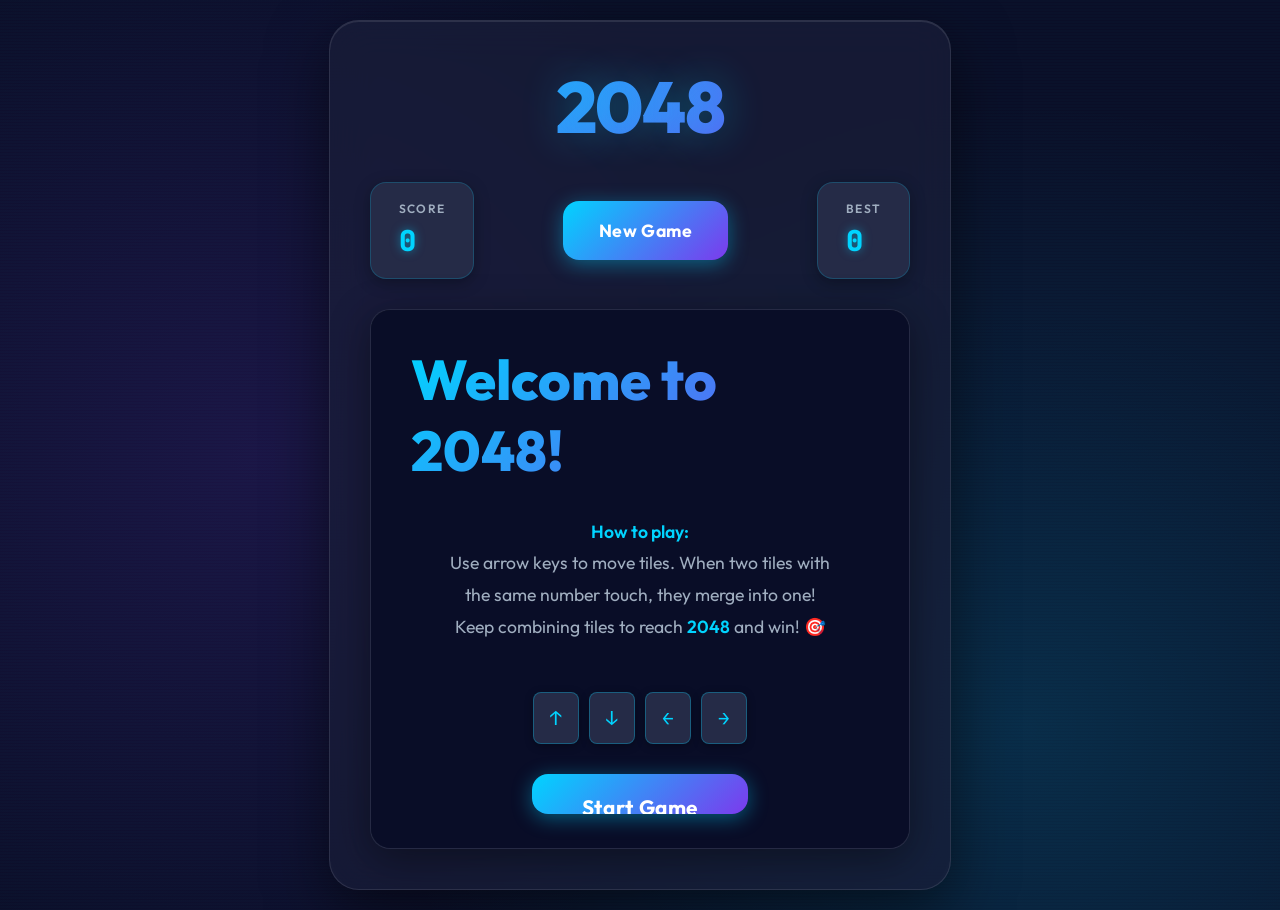
==== 2048/index.html @ ea370159 "Initial commit" ====
<!DOCTYPE html>
<html lang="en">
<head>
    <meta charset="UTF-8">
    <meta name="viewport" content="width=device-width, initial-scale=1.0">
    <title>2048 </title>
    <link rel="preconnect" href="https://fonts.googleapis.com">
    <link rel="preconnect" href="https://fonts.gstatic.com" crossorigin>
    <link href="https://fonts.googleapis.com/css2?family=Outfit:wght@300;400;600;800&family=JetBrains+Mono:wght@500;700&display=swap" rel="stylesheet">
    <link rel="stylesheet" href="style.css">
</head>
<body>
    <div class="container">
        <h1>2048</h1>
        <div class="header">
            <div class="score-container">
                <div class="score-label">Score</div>
                <div class="score" id="score">0</div>
            </div>
            <button class="new-game-btn" onclick="game.init()">
                <span style="position: relative; z-index: 1;">New Game</span>
            </button>
            <div class="score-container">
                <div class="score-label">Best</div>
                <div class="score" id="best">0</div>
            </div>
        </div>
        <div class="game-board" id="game-board">
            <div class="grid-container">
                <div class="grid-cell"></div>
                <div class="grid-cell"></div>
                <div class="grid-cell"></div>
                <div class="grid-cell"></div>
                <div class="grid-cell"></div>
                <div class="grid-cell"></div>
                <div class="grid-cell"></div>
                <div class="grid-cell"></div>
                <div class="grid-cell"></div>
                <div class="grid-cell"></div>
                <div class="grid-cell"></div>
                <div class="grid-cell"></div>
                <div class="grid-cell"></div>
                <div class="grid-cell"></div>
                <div class="grid-cell"></div>
                <div class="grid-cell"></div>
            </div>
            <div class="start-screen" id="start-screen">
                <h2>Welcome to 2048!</h2>
                <div class="instructions-content">
                    <p><strong>How to play:</strong></p>
                    <p>Use arrow keys to move tiles. When two tiles with the same number touch, they merge into one!</p>
                    <p>Keep combining tiles to reach <strong>2048</strong> and win! 🎯</p>
                </div>
                <div class="controls-hint">
                    <span class="key-icon">↑</span>
                    <span class="key-icon">↓</span>
                    <span class="key-icon">←</span>
                    <span class="key-icon">→</span>
                </div>
                <button class="start-btn" onclick="game.startGame()">
                    <span style="position: relative; z-index: 1;">Start Game</span>
                </button>
            </div>
            <div class="game-message" id="game-message">
                <h2 id="message-text">Game Over!</h2>
                <button class="new-game-btn" onclick="game.init()">
                    <span style="position: relative; z-index: 1;">Try Again</span>
                </button>
            </div>
        </div>
    </div>

    <script src="script.js"></script>
</body>
</html>
---- 2048/style.css ----
:root {
    --bg-primary: #0a0e27;
    --bg-secondary: #1a1f3a;
    --bg-tertiary: #252b47;
    --accent-primary: #00d4ff;
    --accent-secondary: #7c3aed;
    --accent-gradient: linear-gradient(135deg, #667eea 0%, #764ba2 100%);
    --text-primary: #ffffff;
    --text-secondary: #a0aec0;
    --glow: 0 0 20px rgba(0, 212, 255, 0.3);
    --shadow-strong: 0 20px 60px rgba(0, 0, 0, 0.5);
}

* {
    margin: 0;
    padding: 0;
    box-sizing: border-box;
}

body {
    font-family: 'Outfit', sans-serif;
    background: var(--bg-primary);
    background-image: 
        radial-gradient(circle at 20% 50%, rgba(124, 58, 237, 0.15) 0%, transparent 50%),
        radial-gradient(circle at 80% 80%, rgba(0, 212, 255, 0.15) 0%, transparent 50%);
    display: flex;
    justify-content: center;
    align-items: center;
    min-height: 100vh;
    padding: 20px;
    position: relative;
    overflow: hidden;
}

body::before {
    content: '';
    position: absolute;
    top: 0;
    left: 0;
    right: 0;
    bottom: 0;
    background: 
        repeating-linear-gradient(
            0deg,
            rgba(0, 212, 255, 0.03) 0px,
            transparent 1px,
            transparent 2px,
            rgba(0, 212, 255, 0.03) 3px
        );
    pointer-events: none;
    animation: scanlines 8s linear infinite;
}

@keyframes scanlines {
    0% { transform: translateY(0); }
    100% { transform: translateY(20px); }
}

.container {
    background: rgba(26, 31, 58, 0.7);
    backdrop-filter: blur(20px);
    padding: 40px;
    border-radius: 30px;
    box-shadow: var(--shadow-strong), inset 0 1px 0 rgba(255, 255, 255, 0.1);
    border: 1px solid rgba(255, 255, 255, 0.1);
    position: relative;
    z-index: 1;
    animation: fadeInUp 0.6s ease-out;
}

@keyframes fadeInUp {
    from {
        opacity: 0;
        transform: translateY(30px);
    }
    to {
        opacity: 1;
        transform: translateY(0);
    }
}

h1 {
    text-align: center;
    color: var(--text-primary);
    margin-bottom: 30px;
    font-size: 4.5em;
    font-weight: 800;
    letter-spacing: -0.02em;
    background: linear-gradient(135deg, #00d4ff 0%, #7c3aed 100%);
    -webkit-background-clip: text;
    -webkit-text-fill-color: transparent;
    background-clip: text;
    text-shadow: 0 0 40px rgba(0, 212, 255, 0.3);
    position: relative;
    animation: glow 3s ease-in-out infinite;
}

@keyframes glow {
    0%, 100% { filter: brightness(1); }
    50% { filter: brightness(1.2); }
}

.header {
    display: flex;
    justify-content: space-between;
    align-items: center;
    margin-bottom: 30px;
    gap: 20px;
    flex-wrap: wrap;
}

.score-container {
    background: var(--bg-tertiary);
    padding: 18px 28px;
    border-radius: 16px;
    border: 1px solid rgba(0, 212, 255, 0.2);
    box-shadow: 0 4px 16px rgba(0, 0, 0, 0.3);
    position: relative;
    overflow: hidden;
    transition: all 0.3s cubic-bezier(0.4, 0, 0.2, 1);
}

.score-container::before {
    content: '';
    position: absolute;
    top: 0;
    left: -100%;
    width: 100%;
    height: 100%;
    background: linear-gradient(90deg, transparent, rgba(0, 212, 255, 0.1), transparent);
    transition: left 0.5s;
}

.score-container:hover::before {
    left: 100%;
}

.score-container:hover {
    transform: translateY(-2px);
    box-shadow: 0 6px 20px rgba(0, 212, 255, 0.3);
}

.score-label {
    font-size: 0.75em;
    text-transform: uppercase;
    letter-spacing: 0.1em;
    margin-bottom: 6px;
    color: var(--text-secondary);
    font-weight: 600;
}

.score {
    font-size: 1.8em;
    font-weight: 800;
    font-family: 'JetBrains Mono', monospace;
    color: var(--accent-primary);
    text-shadow: 0 0 10px rgba(0, 212, 255, 0.5);
}

.new-game-btn {
    background: linear-gradient(135deg, #00d4ff 0%, #7c3aed 100%);
    color: white;
    border: none;
    padding: 18px 36px;
    border-radius: 16px;
    font-size: 1.1em;
    font-weight: 700;
    cursor: pointer;
    transition: all 0.3s cubic-bezier(0.4, 0, 0.2, 1);
    box-shadow: 0 4px 20px rgba(0, 212, 255, 0.4);
    position: relative;
    overflow: hidden;
    font-family: 'Outfit', sans-serif;
    letter-spacing: 0.03em;
}

.new-game-btn::before {
    content: '';
    position: absolute;
    top: 50%;
    left: 50%;
    width: 0;
    height: 0;
    border-radius: 50%;
    background: rgba(255, 255, 255, 0.3);
    transform: translate(-50%, -50%);
    transition: width 0.6s, height 0.6s;
}

.new-game-btn:hover::before {
    width: 300px;
    height: 300px;
}

.new-game-btn:hover {
    transform: translateY(-2px);
    box-shadow: 0 6px 30px rgba(0, 212, 255, 0.6);
}

.new-game-btn:active {
    transform: translateY(0);
}

.game-board {
    background: var(--bg-secondary);
    border-radius: 20px;
    padding: 20px;
    position: relative;
    width: 540px;
    height: 540px;
    box-shadow: inset 0 2px 10px rgba(0, 0, 0, 0.5), 0 10px 40px rgba(0, 0, 0, 0.4);
    border: 1px solid rgba(255, 255, 255, 0.05);
}

.grid-container {
    display: grid;
    grid-template-columns: repeat(4, 1fr);
    grid-template-rows: repeat(4, 1fr);
    gap: 16px;
    width: 100%;
    height: 100%;
}

.grid-cell {
    background: rgba(37, 43, 71, 0.6);
    border-radius: 12px;
    border: 1px solid rgba(255, 255, 255, 0.03);
    box-shadow: inset 0 1px 3px rgba(0, 0, 0, 0.3);
}

.tile {
    position: absolute;
    display: flex;
    justify-content: center;
    align-items: center;
    font-size: 2.2em;
    font-weight: 800;
    border-radius: 12px;
    transition: all 0.15s cubic-bezier(0.4, 0, 0.2, 1);
    width: 117px;
    height: 117px;
    font-family: 'JetBrains Mono', monospace;
    box-shadow: 0 4px 12px rgba(0, 0, 0, 0.3);
}

.tile-2 { 
    background: linear-gradient(135deg, #2d3748 0%, #1a202c 100%);
    color: #a0aec0;
    border: 1px solid rgba(160, 174, 192, 0.2);
}
.tile-4 { 
    background: linear-gradient(135deg, #4a5568 0%, #2d3748 100%);
    color: #cbd5e0;
    border: 1px solid rgba(203, 213, 224, 0.2);
}
.tile-8 { 
    background: linear-gradient(135deg, #f6ad55 0%, #ed8936 100%);
    color: #fff;
    box-shadow: 0 4px 20px rgba(246, 173, 85, 0.4);
}
.tile-16 { 
    background: linear-gradient(135deg, #fc8181 0%, #f56565 100%);
    color: #fff;
    box-shadow: 0 4px 20px rgba(252, 129, 129, 0.4);
}
.tile-32 { 
    background: linear-gradient(135deg, #f687b3 0%, #ed64a6 100%);
    color: #fff;
    box-shadow: 0 4px 20px rgba(246, 135, 179, 0.4);
}
.tile-64 { 
    background: linear-gradient(135deg, #9f7aea 0%, #805ad5 100%);
    color: #fff;
    box-shadow: 0 4px 20px rgba(159, 122, 234, 0.4);
}
.tile-128 { 
    background: linear-gradient(135deg, #00d4ff 0%, #0ea5e9 100%);
    color: #fff;
    font-size: 1.9em;
    box-shadow: 0 4px 20px rgba(0, 212, 255, 0.5);
}
.tile-256 { 
    background: linear-gradient(135deg, #38b2ac 0%, #319795 100%);
    color: #fff;
    font-size: 1.9em;
    box-shadow: 0 4px 20px rgba(56, 178, 172, 0.5);
}
.tile-512 { 
    background: linear-gradient(135deg, #48bb78 0%, #38a169 100%);
    color: #fff;
    font-size: 1.9em;
    box-shadow: 0 4px 20px rgba(72, 187, 120, 0.5);
}
.tile-1024 { 
    background: linear-gradient(135deg, #ecc94b 0%, #d69e2e 100%);
    color: #fff;
    font-size: 1.6em;
    box-shadow: 0 4px 20px rgba(236, 201, 75, 0.5);
}
.tile-2048 { 
    background: linear-gradient(135deg, #ffd700 0%, #ff8c00 100%);
    color: #fff;
    font-size: 1.6em;
    box-shadow: 0 6px 30px rgba(255, 215, 0, 0.7);
    animation: pulse 1.5s ease-in-out infinite;
}
.tile-super { 
    background: linear-gradient(135deg, #7c3aed 0%, #4c1d95 100%);
    color: #fff;
    font-size: 1.4em;
    box-shadow: 0 6px 30px rgba(124, 58, 237, 0.7);
    animation: pulse 1.5s ease-in-out infinite;
}

@keyframes pulse {
    0%, 100% { transform: scale(1); }
    50% { transform: scale(1.05); }
}

.tile-new {
    animation: appear 0.3s cubic-bezier(0.68, -0.55, 0.265, 1.55);
}

@keyframes appear {
    0% {
        transform: scale(0) rotate(180deg);
        opacity: 0;
    }
    100% {
        transform: scale(1) rotate(0deg);
        opacity: 1;
    }
}

.tile-merge {
    animation: merge 0.3s cubic-bezier(0.68, -0.55, 0.265, 1.55);
}

@keyframes merge {
    0% { transform: scale(1); }
    50% { transform: scale(1.2); }
    100% { transform: scale(1); }
}

.game-message {
    position: absolute;
    top: 0;
    left: 0;
    right: 0;
    bottom: 0;
    background: rgba(10, 14, 39, 0.95);
    backdrop-filter: blur(10px);
    border-radius: 20px;
    display: none;
    justify-content: center;
    align-items: center;
    flex-direction: column;
    z-index: 100;
    animation: fadeIn 0.3s ease-out;
}

@keyframes fadeIn {
    from { opacity: 0; }
    to { opacity: 1; }
}

.game-message.show {
    display: flex;
}

.game-message h2 {
    font-size: 4em;
    font-weight: 800;
    margin-bottom: 30px;
    background: linear-gradient(135deg, #00d4ff 0%, #7c3aed 100%);
    -webkit-background-clip: text;
    -webkit-text-fill-color: transparent;
    background-clip: text;
    animation: slideDown 0.5s cubic-bezier(0.68, -0.55, 0.265, 1.55);
}

@keyframes slideDown {
    from {
        transform: translateY(-50px);
        opacity: 0;
    }
    to {
        transform: translateY(0);
        opacity: 1;
    }
}

.start-screen {
    position: absolute;
    top: 0;
    left: 0;
    right: 0;
    bottom: 0;
    background: rgba(10, 14, 39, 0.98);
    backdrop-filter: blur(10px);
    border-radius: 20px;
    display: flex;
    justify-content: center;
    align-items: center;
    flex-direction: column;
    z-index: 100;
    padding: 40px;
    animation: fadeIn 0.3s ease-out;
}

.start-screen.hidden {
    display: none;
}

.start-screen h2 {
    font-size: 3.5em;
    font-weight: 800;
    margin-bottom: 30px;
    background: linear-gradient(135deg, #00d4ff 0%, #7c3aed 100%);
    -webkit-background-clip: text;
    -webkit-text-fill-color: transparent;
    background-clip: text;
    animation: slideDown 0.5s cubic-bezier(0.68, -0.55, 0.265, 1.55);
}

.instructions-content {
    text-align: center;
    color: var(--text-secondary);
    font-size: 1.1em;
    line-height: 1.8;
    max-width: 400px;
    margin-bottom: 30px;
}

.instructions-content strong {
    color: var(--accent-primary);
    font-weight: 600;
}

.controls-hint {
    display: flex;
    justify-content: center;
    gap: 10px;
    margin-top: 20px;
    margin-bottom: 30px;
}

.key-icon {
    background: var(--bg-tertiary);
    border: 1px solid rgba(0, 212, 255, 0.3);
    padding: 12px 16px;
    border-radius: 8px;
    font-family: 'JetBrains Mono', monospace;
    font-size: 1.2em;
    color: var(--accent-primary);
    box-shadow: 0 2px 8px rgba(0, 0, 0, 0.3);
}

.start-btn {
    background: linear-gradient(135deg, #00d4ff 0%, #7c3aed 100%);
    color: white;
    border: none;
    padding: 20px 50px;
    border-radius: 16px;
    font-size: 1.3em;
    font-weight: 700;
    cursor: pointer;
    transition: all 0.3s cubic-bezier(0.4, 0, 0.2, 1);
    box-shadow: 0 4px 20px rgba(0, 212, 255, 0.4);
    position: relative;
    overflow: hidden;
    font-family: 'Outfit', sans-serif;
    letter-spacing: 0.03em;
}

.start-btn::before {
    content: '';
    position: absolute;
    top: 50%;
    left: 50%;
    width: 0;
    height: 0;
    border-radius: 50%;
    background: rgba(255, 255, 255, 0.3);
    transform: translate(-50%, -50%);
    transition: width 0.6s, height 0.6s;
}

.start-btn:hover::before {
    width: 300px;
    height: 300px;
}

.start-btn:hover {
    transform: translateY(-2px) scale(1.05);
    box-shadow: 0 6px 30px rgba(0, 212, 255, 0.6);
}

.start-btn:active {
    transform: translateY(0) scale(1);
}

@media (max-width: 640px) {
    .container {
        padding: 20px;
    }

    h1 {
        font-size: 3em;
    }

    .game-board {
        width: 100%;
        height: auto;
        aspect-ratio: 1;
        padding: 12px;
    }

    .grid-container {
        gap: 10px;
    }

    .tile {
        width: calc((100% - 30px) / 4);
        height: calc((100% - 30px) / 4);
        font-size: 1.5em;
    }

    .score-container {
        padding: 12px 20px;
    }

    .new-game-btn {
        padding: 12px 24px;
        font-size: 1em;
    }
}
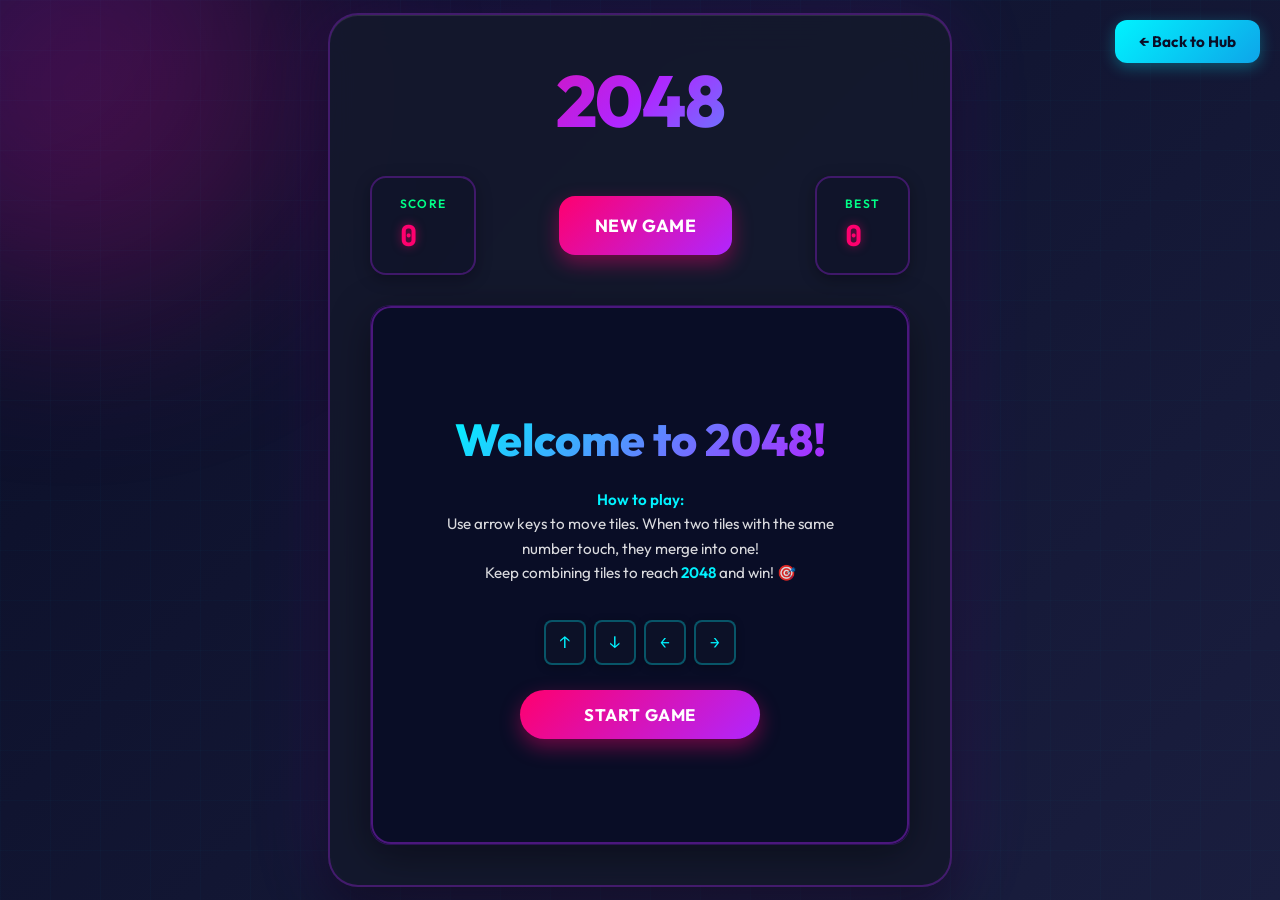
==== commit 967a8551: "Game Error Updated" ====
--- a/2048/index.html
+++ b/2048/index.html
@@ -1,15 +1,65 @@
 <!DOCTYPE html>
 <html lang="en">
+
 <head>
     <meta charset="UTF-8">
     <meta name="viewport" content="width=device-width, initial-scale=1.0">
-    <title>2048 </title>
+    <title>2048</title>
     <link rel="preconnect" href="https://fonts.googleapis.com">
     <link rel="preconnect" href="https://fonts.gstatic.com" crossorigin>
-    <link href="https://fonts.googleapis.com/css2?family=Outfit:wght@300;400;600;800&family=JetBrains+Mono:wght@500;700&display=swap" rel="stylesheet">
+    <link
+        href="https://fonts.googleapis.com/css2?family=Outfit:wght@300;400;600;800&family=JetBrains+Mono:wght@500;700&display=swap"
+        rel="stylesheet">
     <link rel="stylesheet" href="style.css">
+    <style>
+        /* Back to Hub Button */
+        .back-to-hub {
+            position: fixed;
+            top: 20px;
+            right: 20px;
+            background: linear-gradient(135deg, #00f3ff 0%, #0ea5e9 100%);
+            color: #0a0e27;
+            border: none;
+            padding: 12px 24px;
+            border-radius: 12px;
+            font-size: 0.95em;
+            font-weight: 700;
+            cursor: pointer;
+            transition: all 0.3s ease;
+            box-shadow: 0 4px 15px rgba(0, 243, 255, 0.3);
+            z-index: 1000;
+            font-family: 'Outfit', sans-serif;
+        }
+
+        .back-to-hub:hover {
+            transform: translateY(-2px);
+            box-shadow: 0 6px 20px rgba(0, 243, 255, 0.5);
+        }
+
+        .back-to-hub:active {
+            transform: translateY(0);
+        }
+
+        /* Ensure body doesn't overflow */
+        body {
+            overflow: hidden;
+            height: 100vh;
+        }
+
+        /* Make container fit screen */
+        .container {
+            max-height: 100vh;
+            overflow: hidden;
+        }
+    </style>
 </head>
+
 <body>
+    <!-- Back to Hub Button -->
+    <button class="back-to-hub" onclick="window.location.href='../home.html'">
+        ← Back to Hub
+    </button>
+
     <div class="container">
         <h1>2048</h1>
         <div class="header">
@@ -72,4 +122,5 @@
 
     <script src="script.js"></script>
 </body>
+
 </html>
--- a/2048/style.css
+++ b/2048/style.css
@@ -1,14 +1,12 @@
 :root {
-    --bg-primary: #0a0e27;
-    --bg-secondary: #1a1f3a;
-    --bg-tertiary: #252b47;
-    --accent-primary: #00d4ff;
-    --accent-secondary: #7c3aed;
-    --accent-gradient: linear-gradient(135deg, #667eea 0%, #764ba2 100%);
-    --text-primary: #ffffff;
-    --text-secondary: #a0aec0;
-    --glow: 0 0 20px rgba(0, 212, 255, 0.3);
-    --shadow-strong: 0 20px 60px rgba(0, 0, 0, 0.5);
+    --neon-cyan: #00f3ff;
+    --neon-pink: #ff006e;
+    --neon-purple: #b026ff;
+    --neon-green: #00ff87;
+    --dark-bg: #0a0e27;
+    --darker-bg: #050814;
+    --card-bg: rgba(20, 25, 45, 0.9);
+    --cell-bg: rgba(15, 20, 40, 0.6);
 }
 
 * {
@@ -18,11 +16,8 @@
 }
 
 body {
-    font-family: 'Outfit', sans-serif;
-    background: var(--bg-primary);
-    background-image: 
-        radial-gradient(circle at 20% 50%, rgba(124, 58, 237, 0.15) 0%, transparent 50%),
-        radial-gradient(circle at 80% 80%, rgba(0, 212, 255, 0.15) 0%, transparent 50%);
+    font-family: 'Outfit', 'Poppins', sans-serif;
+    background: linear-gradient(135deg, #0a0e27 0%, #1a1e3f 100%);
     display: flex;
     justify-content: center;
     align-items: center;
@@ -30,68 +25,81 @@
     padding: 20px;
     position: relative;
     overflow: hidden;
-}
-
+    color: #fff;
+}
+
+/* Background Effects */
 body::before {
     content: '';
-    position: absolute;
-    top: 0;
-    left: 0;
-    right: 0;
-    bottom: 0;
-    background: 
-        repeating-linear-gradient(
-            0deg,
-            rgba(0, 212, 255, 0.03) 0px,
-            transparent 1px,
-            transparent 2px,
-            rgba(0, 212, 255, 0.03) 3px
-        );
+    position: fixed;
+    inset: 0;
+    background:
+        linear-gradient(rgba(0, 243, 255, 0.02) 1px, transparent 1px),
+        linear-gradient(90deg, rgba(0, 243, 255, 0.02) 1px, transparent 1px);
+    background-size: 50px 50px;
+    animation: gridMove 20s linear infinite;
+    z-index: 0;
     pointer-events: none;
-    animation: scanlines 8s linear infinite;
-}
-
-@keyframes scanlines {
-    0% { transform: translateY(0); }
-    100% { transform: translateY(20px); }
+}
+
+@keyframes gridMove {
+    from { transform: perspective(500px) rotateX(60deg) translateY(0); }
+    to { transform: perspective(500px) rotateX(60deg) translateY(50px); }
+}
+
+/* Floating Orbs */
+body::after {
+    content: '';
+    position: fixed;
+    width: 450px;
+    height: 450px;
+    background: linear-gradient(135deg, #b026ff, #ff006e);
+    border-radius: 50%;
+    filter: blur(100px);
+    opacity: 0.25;
+    top: -150px;
+    left: -150px;
+    animation: float1 15s ease-in-out infinite;
+    z-index: 0;
+    pointer-events: none;
+}
+
+@keyframes float1 {
+    0%, 100% { transform: translate(0, 0) scale(1); }
+    33% { transform: translate(50px, -50px) scale(1.1); }
+    66% { transform: translate(-40px, 40px) scale(0.9); }
 }
 
 .container {
-    background: rgba(26, 31, 58, 0.7);
+    position: relative;
+    z-index: 1;
+    background: var(--card-bg);
     backdrop-filter: blur(20px);
     padding: 40px;
     border-radius: 30px;
-    box-shadow: var(--shadow-strong), inset 0 1px 0 rgba(255, 255, 255, 0.1);
-    border: 1px solid rgba(255, 255, 255, 0.1);
-    position: relative;
-    z-index: 1;
+    box-shadow: 
+        0 25px 50px rgba(0, 0, 0, 0.4),
+        0 0 80px rgba(176, 38, 255, 0.15),
+        inset 0 1px 0 rgba(255, 255, 255, 0.1);
+    border: 2px solid rgba(176, 38, 255, 0.3);
     animation: fadeInUp 0.6s ease-out;
 }
 
 @keyframes fadeInUp {
-    from {
-        opacity: 0;
-        transform: translateY(30px);
-    }
-    to {
-        opacity: 1;
-        transform: translateY(0);
-    }
+    from { opacity: 0; transform: translateY(30px); }
+    to { opacity: 1; transform: translateY(0); }
 }
 
 h1 {
     text-align: center;
-    color: var(--text-primary);
     margin-bottom: 30px;
     font-size: 4.5em;
     font-weight: 800;
-    letter-spacing: -0.02em;
-    background: linear-gradient(135deg, #00d4ff 0%, #7c3aed 100%);
+    background: linear-gradient(135deg, #ff006e 0%, #b026ff 50%, #00f3ff 100%);
     -webkit-background-clip: text;
     -webkit-text-fill-color: transparent;
     background-clip: text;
-    text-shadow: 0 0 40px rgba(0, 212, 255, 0.3);
-    position: relative;
+    letter-spacing: -0.02em;
     animation: glow 3s ease-in-out infinite;
 }
 
@@ -110,34 +118,18 @@
 }
 
 .score-container {
-    background: var(--bg-tertiary);
+    background: var(--cell-bg);
     padding: 18px 28px;
     border-radius: 16px;
-    border: 1px solid rgba(0, 212, 255, 0.2);
+    border: 2px solid rgba(176, 38, 255, 0.3);
     box-shadow: 0 4px 16px rgba(0, 0, 0, 0.3);
-    position: relative;
-    overflow: hidden;
-    transition: all 0.3s cubic-bezier(0.4, 0, 0.2, 1);
-}
-
-.score-container::before {
-    content: '';
-    position: absolute;
-    top: 0;
-    left: -100%;
-    width: 100%;
-    height: 100%;
-    background: linear-gradient(90deg, transparent, rgba(0, 212, 255, 0.1), transparent);
-    transition: left 0.5s;
-}
-
-.score-container:hover::before {
-    left: 100%;
+    transition: all 0.3s ease;
 }
 
 .score-container:hover {
     transform: translateY(-2px);
-    box-shadow: 0 6px 20px rgba(0, 212, 255, 0.3);
+    box-shadow: 0 6px 20px rgba(176, 38, 255, 0.4);
+    border-color: rgba(255, 0, 110, 0.5);
 }
 
 .score-label {
@@ -145,7 +137,7 @@
     text-transform: uppercase;
     letter-spacing: 0.1em;
     margin-bottom: 6px;
-    color: var(--text-secondary);
+    color: var(--neon-green);
     font-weight: 600;
 }
 
@@ -153,12 +145,13 @@
     font-size: 1.8em;
     font-weight: 800;
     font-family: 'JetBrains Mono', monospace;
-    color: var(--accent-primary);
-    text-shadow: 0 0 10px rgba(0, 212, 255, 0.5);
+    color: var(--neon-pink);
+    text-shadow: 0 0 10px rgba(255, 0, 110, 0.5);
+    transition: transform 0.2s;
 }
 
 .new-game-btn {
-    background: linear-gradient(135deg, #00d4ff 0%, #7c3aed 100%);
+    background: linear-gradient(135deg, #ff006e 0%, #b026ff 100%);
     color: white;
     border: none;
     padding: 18px 36px;
@@ -166,12 +159,13 @@
     font-size: 1.1em;
     font-weight: 700;
     cursor: pointer;
-    transition: all 0.3s cubic-bezier(0.4, 0, 0.2, 1);
-    box-shadow: 0 4px 20px rgba(0, 212, 255, 0.4);
+    transition: all 0.3s ease;
+    box-shadow: 0 8px 20px rgba(255, 0, 110, 0.4);
     position: relative;
     overflow: hidden;
     font-family: 'Outfit', sans-serif;
     letter-spacing: 0.03em;
+    text-transform: uppercase;
 }
 
 .new-game-btn::before {
@@ -194,7 +188,7 @@
 
 .new-game-btn:hover {
     transform: translateY(-2px);
-    box-shadow: 0 6px 30px rgba(0, 212, 255, 0.6);
+    box-shadow: 0 12px 30px rgba(255, 0, 110, 0.6);
 }
 
 .new-game-btn:active {
@@ -202,14 +196,16 @@
 }
 
 .game-board {
-    background: var(--bg-secondary);
+    background: rgba(10, 14, 39, 0.8);
     border-radius: 20px;
     padding: 20px;
     position: relative;
     width: 540px;
     height: 540px;
-    box-shadow: inset 0 2px 10px rgba(0, 0, 0, 0.5), 0 10px 40px rgba(0, 0, 0, 0.4);
-    border: 1px solid rgba(255, 255, 255, 0.05);
+    box-shadow: 
+        inset 0 2px 10px rgba(0, 0, 0, 0.5), 
+        0 10px 40px rgba(0, 0, 0, 0.4);
+    border: 1px solid rgba(176, 38, 255, 0.2);
 }
 
 .grid-container {
@@ -222,9 +218,9 @@
 }
 
 .grid-cell {
-    background: rgba(37, 43, 71, 0.6);
+    background: var(--cell-bg);
     border-radius: 12px;
-    border: 1px solid rgba(255, 255, 255, 0.03);
+    border: 1px solid rgba(176, 38, 255, 0.15);
     box-shadow: inset 0 1px 3px rgba(0, 0, 0, 0.3);
 }
 
@@ -236,79 +232,90 @@
     font-size: 2.2em;
     font-weight: 800;
     border-radius: 12px;
-    transition: all 0.15s cubic-bezier(0.4, 0, 0.2, 1);
+    transition: all 0.15s ease;
     width: 117px;
     height: 117px;
     font-family: 'JetBrains Mono', monospace;
     box-shadow: 0 4px 12px rgba(0, 0, 0, 0.3);
 }
 
-.tile-2 { 
-    background: linear-gradient(135deg, #2d3748 0%, #1a202c 100%);
-    color: #a0aec0;
-    border: 1px solid rgba(160, 174, 192, 0.2);
-}
-.tile-4 { 
+.tile-2 {
     background: linear-gradient(135deg, #4a5568 0%, #2d3748 100%);
     color: #cbd5e0;
     border: 1px solid rgba(203, 213, 224, 0.2);
 }
-.tile-8 { 
+
+.tile-4 {
+    background: linear-gradient(135deg, #5a6a88 0%, #4a5568 100%);
+    color: #e2e8f0;
+    border: 1px solid rgba(226, 232, 240, 0.2);
+}
+
+.tile-8 {
     background: linear-gradient(135deg, #f6ad55 0%, #ed8936 100%);
     color: #fff;
     box-shadow: 0 4px 20px rgba(246, 173, 85, 0.4);
 }
-.tile-16 { 
+
+.tile-16 {
     background: linear-gradient(135deg, #fc8181 0%, #f56565 100%);
     color: #fff;
     box-shadow: 0 4px 20px rgba(252, 129, 129, 0.4);
 }
-.tile-32 { 
+
+.tile-32 {
     background: linear-gradient(135deg, #f687b3 0%, #ed64a6 100%);
     color: #fff;
     box-shadow: 0 4px 20px rgba(246, 135, 179, 0.4);
 }
-.tile-64 { 
-    background: linear-gradient(135deg, #9f7aea 0%, #805ad5 100%);
-    color: #fff;
-    box-shadow: 0 4px 20px rgba(159, 122, 234, 0.4);
-}
-.tile-128 { 
-    background: linear-gradient(135deg, #00d4ff 0%, #0ea5e9 100%);
+
+.tile-64 {
+    background: linear-gradient(135deg, #b026ff 0%, #9f7aea 100%);
+    color: #fff;
+    box-shadow: 0 4px 20px rgba(176, 38, 255, 0.5);
+}
+
+.tile-128 {
+    background: linear-gradient(135deg, #00f3ff 0%, #0ea5e9 100%);
     color: #fff;
     font-size: 1.9em;
-    box-shadow: 0 4px 20px rgba(0, 212, 255, 0.5);
-}
-.tile-256 { 
-    background: linear-gradient(135deg, #38b2ac 0%, #319795 100%);
+    box-shadow: 0 4px 20px rgba(0, 243, 255, 0.5);
+}
+
+.tile-256 {
+    background: linear-gradient(135deg, #00ff87 0%, #38b2ac 100%);
     color: #fff;
     font-size: 1.9em;
-    box-shadow: 0 4px 20px rgba(56, 178, 172, 0.5);
-}
-.tile-512 { 
+    box-shadow: 0 4px 20px rgba(0, 255, 135, 0.5);
+}
+
+.tile-512 {
     background: linear-gradient(135deg, #48bb78 0%, #38a169 100%);
     color: #fff;
     font-size: 1.9em;
     box-shadow: 0 4px 20px rgba(72, 187, 120, 0.5);
 }
-.tile-1024 { 
-    background: linear-gradient(135deg, #ecc94b 0%, #d69e2e 100%);
+
+.tile-1024 {
+    background: linear-gradient(135deg, #ffd700 0%, #ecc94b 100%);
     color: #fff;
     font-size: 1.6em;
-    box-shadow: 0 4px 20px rgba(236, 201, 75, 0.5);
-}
-.tile-2048 { 
-    background: linear-gradient(135deg, #ffd700 0%, #ff8c00 100%);
+    box-shadow: 0 4px 20px rgba(255, 215, 0, 0.5);
+}
+
+.tile-2048 {
+    background: linear-gradient(135deg, #ff006e 0%, #b026ff 100%);
     color: #fff;
     font-size: 1.6em;
-    box-shadow: 0 6px 30px rgba(255, 215, 0, 0.7);
+    box-shadow: 0 6px 30px rgba(255, 0, 110, 0.7);
     animation: pulse 1.5s ease-in-out infinite;
 }
-.tile-super { 
-    background: linear-gradient(135deg, #7c3aed 0%, #4c1d95 100%);
+
+.tile-super {
+    background: linear-gradient(135deg, #00f3ff 0%, #b026ff 100%);
     color: #fff;
     font-size: 1.4em;
-    box-shadow: 0 6px 30px rgba(124, 58, 237, 0.7);
+    box-shadow: 0 6px 30px rgba(0, 243, 255, 0.7);
     animation: pulse 1.5s ease-in-out infinite;
 }
 
@@ -322,24 +329,8 @@
 }
 
 @keyframes appear {
-    0% {
-        transform: scale(0) rotate(180deg);
-        opacity: 0;
-    }
-    100% {
-        transform: scale(1) rotate(0deg);
-        opacity: 1;
-    }
-}
-
-.tile-merge {
-    animation: merge 0.3s cubic-bezier(0.68, -0.55, 0.265, 1.55);
-}
-
-@keyframes merge {
-    0% { transform: scale(1); }
-    50% { transform: scale(1.2); }
-    100% { transform: scale(1); }
+    0% { transform: scale(0) rotate(180deg); opacity: 0; }
+    100% { transform: scale(1) rotate(0deg); opacity: 1; }
 }
 
 .game-message {
@@ -348,7 +339,7 @@
     left: 0;
     right: 0;
     bottom: 0;
-    background: rgba(10, 14, 39, 0.95);
+    background: rgba(10, 14, 39, 0.98);
     backdrop-filter: blur(10px);
     border-radius: 20px;
     display: none;
@@ -356,23 +347,24 @@
     align-items: center;
     flex-direction: column;
     z-index: 100;
+    border: 2px solid rgba(176, 38, 255, 0.4);
+}
+
+.game-message.show {
+    display: flex;
     animation: fadeIn 0.3s ease-out;
 }
 
 @keyframes fadeIn {
     from { opacity: 0; }
     to { opacity: 1; }
-}
-
-.game-message.show {
-    display: flex;
 }
 
 .game-message h2 {
     font-size: 4em;
     font-weight: 800;
     margin-bottom: 30px;
-    background: linear-gradient(135deg, #00d4ff 0%, #7c3aed 100%);
+    background: linear-gradient(135deg, #ff006e 0%, #b026ff 100%);
     -webkit-background-clip: text;
     -webkit-text-fill-color: transparent;
     background-clip: text;
@@ -380,16 +372,11 @@
 }
 
 @keyframes slideDown {
-    from {
-        transform: translateY(-50px);
-        opacity: 0;
-    }
-    to {
-        transform: translateY(0);
-        opacity: 1;
-    }
-}
-
+    from { transform: translateY(-50px); opacity: 0; }
+    to { transform: translateY(0); opacity: 1; }
+}
+
+/* IMPROVED START SCREEN */
 .start-screen {
     position: absolute;
     top: 0;
@@ -404,8 +391,9 @@
     align-items: center;
     flex-direction: column;
     z-index: 100;
-    padding: 40px;
-    animation: fadeIn 0.3s ease-out;
+    padding: 30px;
+    border: 2px solid rgba(176, 38, 255, 0.4);
+    overflow-y: auto;
 }
 
 .start-screen.hidden {
@@ -413,64 +401,69 @@
 }
 
 .start-screen h2 {
-    font-size: 3.5em;
+    font-size: 2.8em;
     font-weight: 800;
-    margin-bottom: 30px;
-    background: linear-gradient(135deg, #00d4ff 0%, #7c3aed 100%);
+    margin-bottom: 20px;
+    background: linear-gradient(135deg, #00f3ff 0%, #b026ff 100%);
     -webkit-background-clip: text;
     -webkit-text-fill-color: transparent;
     background-clip: text;
     animation: slideDown 0.5s cubic-bezier(0.68, -0.55, 0.265, 1.55);
+    text-align: center;
 }
 
 .instructions-content {
     text-align: center;
-    color: var(--text-secondary);
-    font-size: 1.1em;
-    line-height: 1.8;
-    max-width: 400px;
-    margin-bottom: 30px;
+    color: rgba(255, 255, 255, 0.85);
+    font-size: 0.95em;
+    line-height: 1.6;
+    max-width: 420px;
+    margin-bottom: 20px;
 }
 
 .instructions-content strong {
-    color: var(--accent-primary);
+    color: var(--neon-cyan);
     font-weight: 600;
 }
 
 .controls-hint {
     display: flex;
     justify-content: center;
-    gap: 10px;
-    margin-top: 20px;
-    margin-bottom: 30px;
+    gap: 8px;
+    margin-top: 15px;
+    margin-bottom: 25px;
 }
 
 .key-icon {
-    background: var(--bg-tertiary);
-    border: 1px solid rgba(0, 212, 255, 0.3);
-    padding: 12px 16px;
+    background: var(--cell-bg);
+    border: 2px solid rgba(0, 243, 255, 0.3);
+    padding: 10px 14px;
     border-radius: 8px;
     font-family: 'JetBrains Mono', monospace;
-    font-size: 1.2em;
-    color: var(--accent-primary);
+    font-size: 1em;
+    color: var(--neon-cyan);
     box-shadow: 0 2px 8px rgba(0, 0, 0, 0.3);
 }
 
+/* IMPROVED START BUTTON */
 .start-btn {
-    background: linear-gradient(135deg, #00d4ff 0%, #7c3aed 100%);
+    background: linear-gradient(135deg, #ff006e 0%, #b026ff 100%);
     color: white;
     border: none;
-    padding: 20px 50px;
-    border-radius: 16px;
-    font-size: 1.3em;
+    padding: 14px 40px;
+    border-radius: 50px;
+    font-size: 1.05em;
     font-weight: 700;
     cursor: pointer;
-    transition: all 0.3s cubic-bezier(0.4, 0, 0.2, 1);
-    box-shadow: 0 4px 20px rgba(0, 212, 255, 0.4);
+    transition: all 0.3s ease;
+    box-shadow: 0 8px 20px rgba(255, 0, 110, 0.4);
     position: relative;
     overflow: hidden;
     font-family: 'Outfit', sans-serif;
-    letter-spacing: 0.03em;
+    letter-spacing: 0.05em;
+    text-transform: uppercase;
+    max-width: 240px;
+    width: 100%;
 }
 
 .start-btn::before {
@@ -492,14 +485,15 @@
 }
 
 .start-btn:hover {
-    transform: translateY(-2px) scale(1.05);
-    box-shadow: 0 6px 30px rgba(0, 212, 255, 0.6);
+    transform: translateY(-2px) scale(1.03);
+    box-shadow: 0 12px 30px rgba(255, 0, 110, 0.6);
 }
 
 .start-btn:active {
     transform: translateY(0) scale(1);
 }
 
+/* RESPONSIVE DESIGN */
 @media (max-width: 640px) {
     .container {
         padding: 20px;
@@ -534,4 +528,61 @@
         padding: 12px 24px;
         font-size: 1em;
     }
+
+    .start-screen {
+        padding: 20px;
+    }
+
+    .start-screen h2 {
+        font-size: 2.2em;
+        margin-bottom: 15px;
+    }
+
+    .instructions-content {
+        font-size: 0.9em;
+        max-width: 100%;
+    }
+
+    .key-icon {
+        padding: 8px 12px;
+        font-size: 0.9em;
+    }
+
+    .start-btn {
+        padding: 12px 32px;
+        font-size: 0.95em;
+        max-width: 200px;
+    }
+
+    .game-message h2 {
+        font-size: 2.5em;
+    }
+}
+
+@media (max-width: 480px) {
+    h1 {
+        font-size: 2.5em;
+    }
+
+    .start-screen h2 {
+        font-size: 1.8em;
+    }
+
+    .instructions-content {
+        font-size: 0.85em;
+    }
+
+    .controls-hint {
+        gap: 6px;
+    }
+
+    .key-icon {
+        padding: 6px 10px;
+        font-size: 0.85em;
+    }
+
+    .start-btn {
+        padding: 10px 28px;
+        font-size: 0.9em;
+    }
 }
